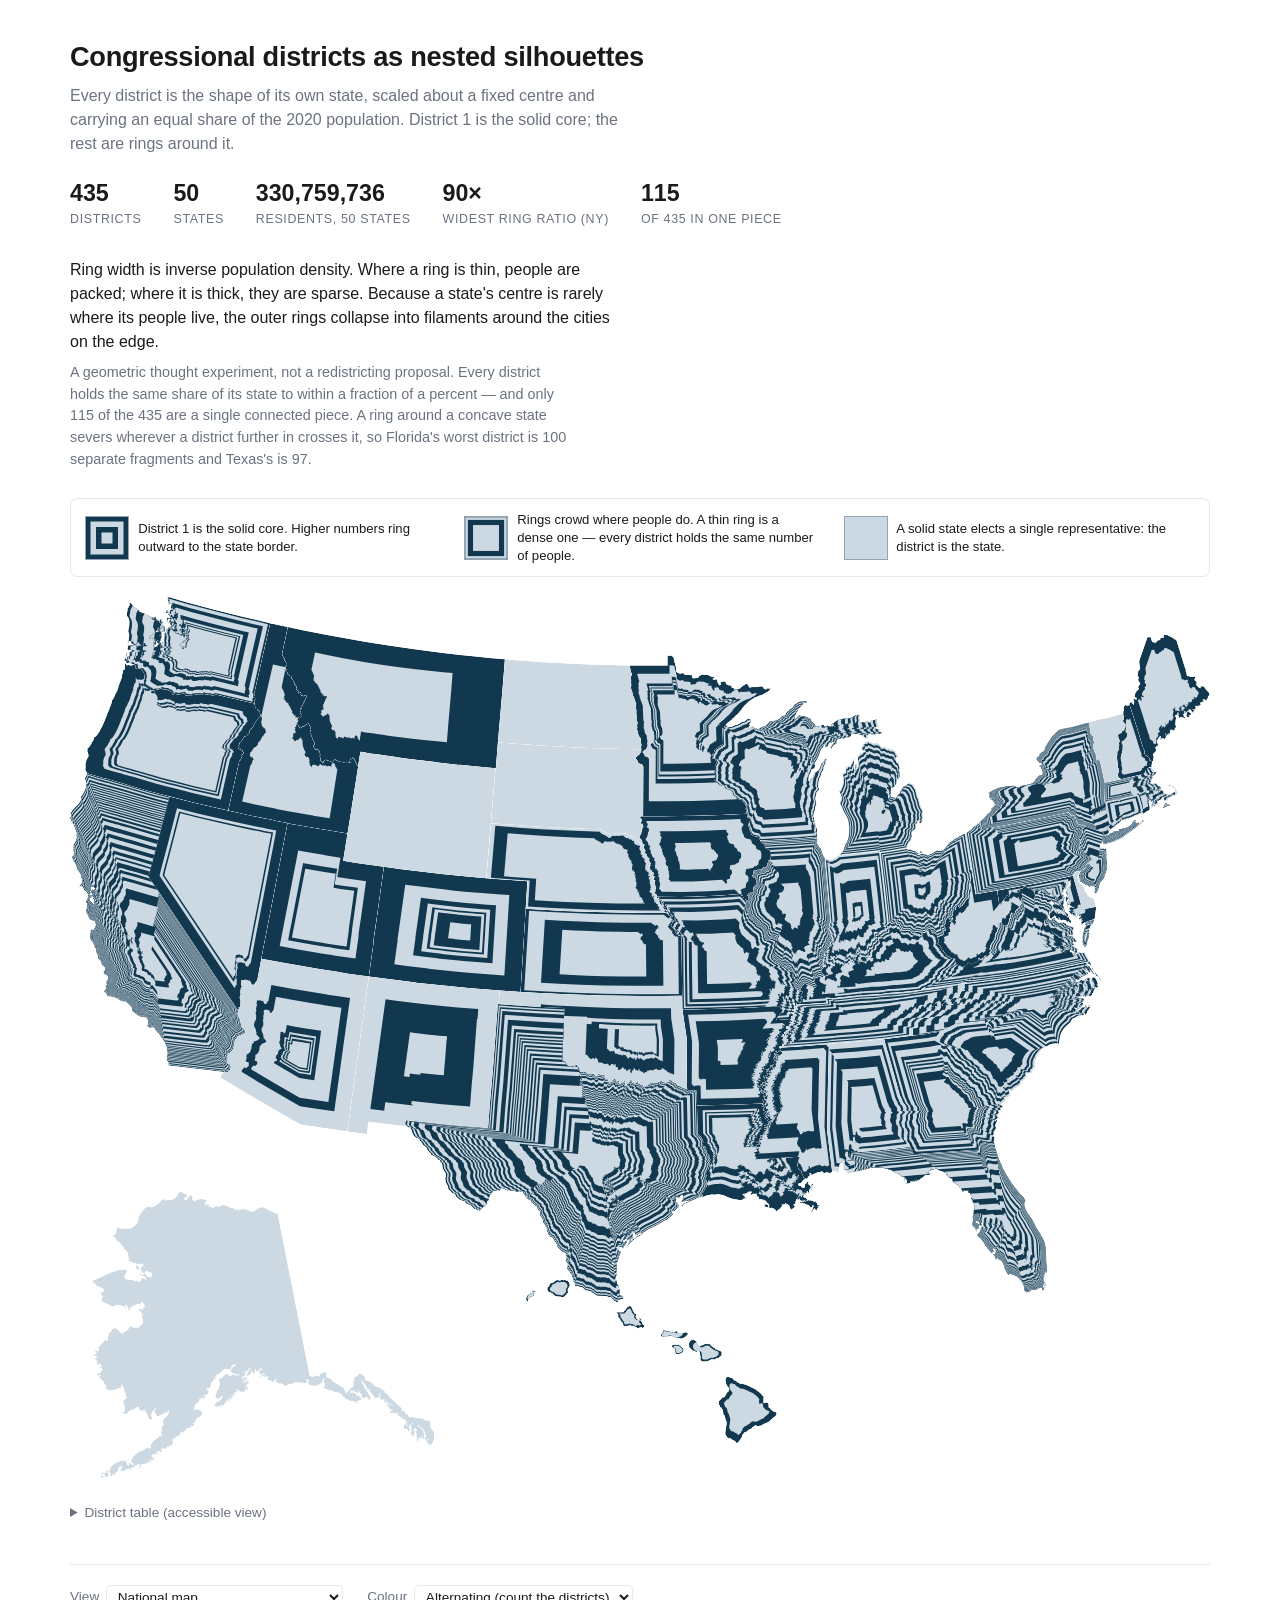
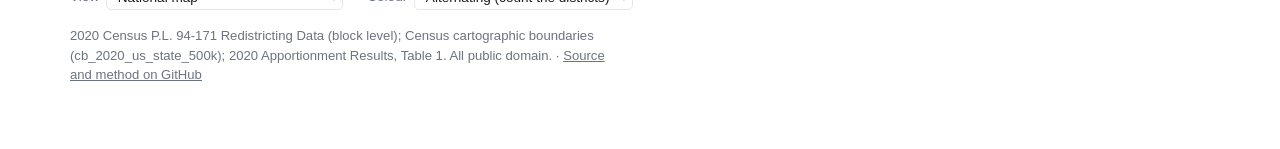
==== index.html @ 8cbe8d68 "All 435 congressional districts as nested state silhouettes Every district is a scaled copy of its o" ====
<!DOCTYPE html>
<html lang="en">
<head>
<meta charset="utf-8">
<meta name="viewport" content="width=device-width, initial-scale=1">
<title>Congressional districts as nested silhouettes</title>
<style>
  :root {
    --surface: #fff;
    --ink: #1a1a1a;
    --ink-muted: #6b7280;
    --rule: #e5e7eb;
  }
  * { box-sizing: border-box; }
  body {
    margin: 0;
    background: var(--surface);
    color: var(--ink);
    font: 16px/1.5 -apple-system, BlinkMacSystemFont, "Segoe UI", Helvetica, Arial, sans-serif;
    -webkit-font-smoothing: antialiased;
  }
  main { max-width: 1180px; margin: 0 auto; padding: 2.5rem 1.25rem 4rem; }

  h1 { font-size: 1.7rem; line-height: 1.25; margin: 0 0 .6rem; font-weight: 650; letter-spacing: -.01em; }
  .subtitle { margin: 0 0 1.5rem; max-width: 62ch; color: var(--ink-muted); }
  .explainer { max-width: 62ch; margin: 0 0 .5rem; }
  .caveat { max-width: 62ch; margin: 0 0 1.75rem; color: var(--ink-muted); font-size: .9rem; }

  .stats { display: flex; flex-wrap: wrap; gap: 2rem; margin: 0 0 1.75rem; padding: 0; list-style: none; }
  .stats div { font-variant-numeric: tabular-nums; }
  .stats .n { font-size: 1.45rem; font-weight: 650; display: block; line-height: 1.15; }
  .stats .k { font-size: .78rem; color: var(--ink-muted); text-transform: uppercase; letter-spacing: .05em; }

  #figure { position: relative; }
  svg { display: block; width: 100%; height: auto; overflow: visible; }
  use { cursor: crosshair; }

  #tooltip {
    position: absolute; pointer-events: none; opacity: 0;
    transition: opacity .1s; background: #fff; color: var(--ink);
    border: 1px solid var(--rule); border-radius: 6px;
    box-shadow: 0 4px 16px rgba(0,0,0,.10);
    padding: .55rem .7rem; font-size: .82rem; line-height: 1.45;
    max-width: 15rem; z-index: 5;
  }
  #tooltip .t-state { font-weight: 650; }
  #tooltip .t-row { display: flex; justify-content: space-between; gap: 1.25rem; }
  #tooltip .t-row span:last-child { font-variant-numeric: tabular-nums; }
  #tooltip .t-note { color: var(--ink-muted); margin-top: .3rem; }

  footer {
    margin-top: 2.5rem; padding-top: 1.25rem; border-top: 1px solid var(--rule);
    font-size: .82rem; color: var(--ink-muted);
  }
  .controls { display: flex; flex-wrap: wrap; gap: 1.5rem; margin-bottom: 1rem; }
  .controls label { display: flex; align-items: center; gap: .45rem; font-size: .85rem; }
  .controls select {
    font: inherit; font-size: .85rem; color: var(--ink); background: #fff;
    border: 1px solid var(--rule); border-radius: 5px; padding: .2rem .4rem;
  }
  footer a { color: inherit; }
  #credit { max-width: 74ch; }

  #legend {
    display: flex; flex-wrap: wrap; gap: 1.75rem; align-items: center;
    margin: 0 0 1.25rem; padding: .75rem .9rem;
    border: 1px solid var(--rule); border-radius: 7px; font-size: .82rem;
  }
  #legend .item { display: flex; align-items: center; gap: .55rem; }
  #legend .item { flex: 1 1 16rem; }
  #legend .item span { line-height: 1.35; }
  /* Override the full-bleed rule above: these swatches are fixed-size icons,
     not the chart. Without this they inflate to the container width. */
  #legend svg { display: block; flex: none; width: 44px; height: 44px; }

  table.districts { border-collapse: collapse; width: 100%; font-size: .8rem; margin-top: 1rem; }
  table.districts th, table.districts td { text-align: right; padding: .25rem .5rem; border-bottom: 1px solid var(--rule); }
  table.districts th:first-child, table.districts td:first-child { text-align: left; }
  table.districts td { font-variant-numeric: tabular-nums; }
  details { margin-top: 1.5rem; }
  summary { cursor: pointer; font-size: .85rem; color: var(--ink-muted); }
</style>
</head>
<body>
<main>
  <h1 id="title"></h1>
  <p class="subtitle" id="subtitle"></p>
  <ul class="stats" id="stats"></ul>
  <p class="explainer" id="explainer"></p>
  <p class="caveat" id="caveat"></p>

  <div id="legend"></div>

  <div id="figure">
    <div id="chart"></div>
    <div id="tooltip" role="status" aria-live="polite"></div>
  </div>

  <details id="table-wrap">
    <summary>District table (accessible view)</summary>
    <div id="table"></div>
  </details>

  <footer>
    <div class="controls">
      <label>View
        <select id="view">
          <option value="map">National map</option>
          <option value="grid">All states, sorted by lopsidedness</option>
        </select>
      </label>
      <label>Colour
        <select id="color">
          <option value="alternating">Alternating (count the districts)</option>
          <option value="density">Population density</option>
        </select>
      </label>
    </div>
    <div id="credit"></div>
  </footer>
</main>
<script type="module" src="app.js"></script>
</body>
</html>
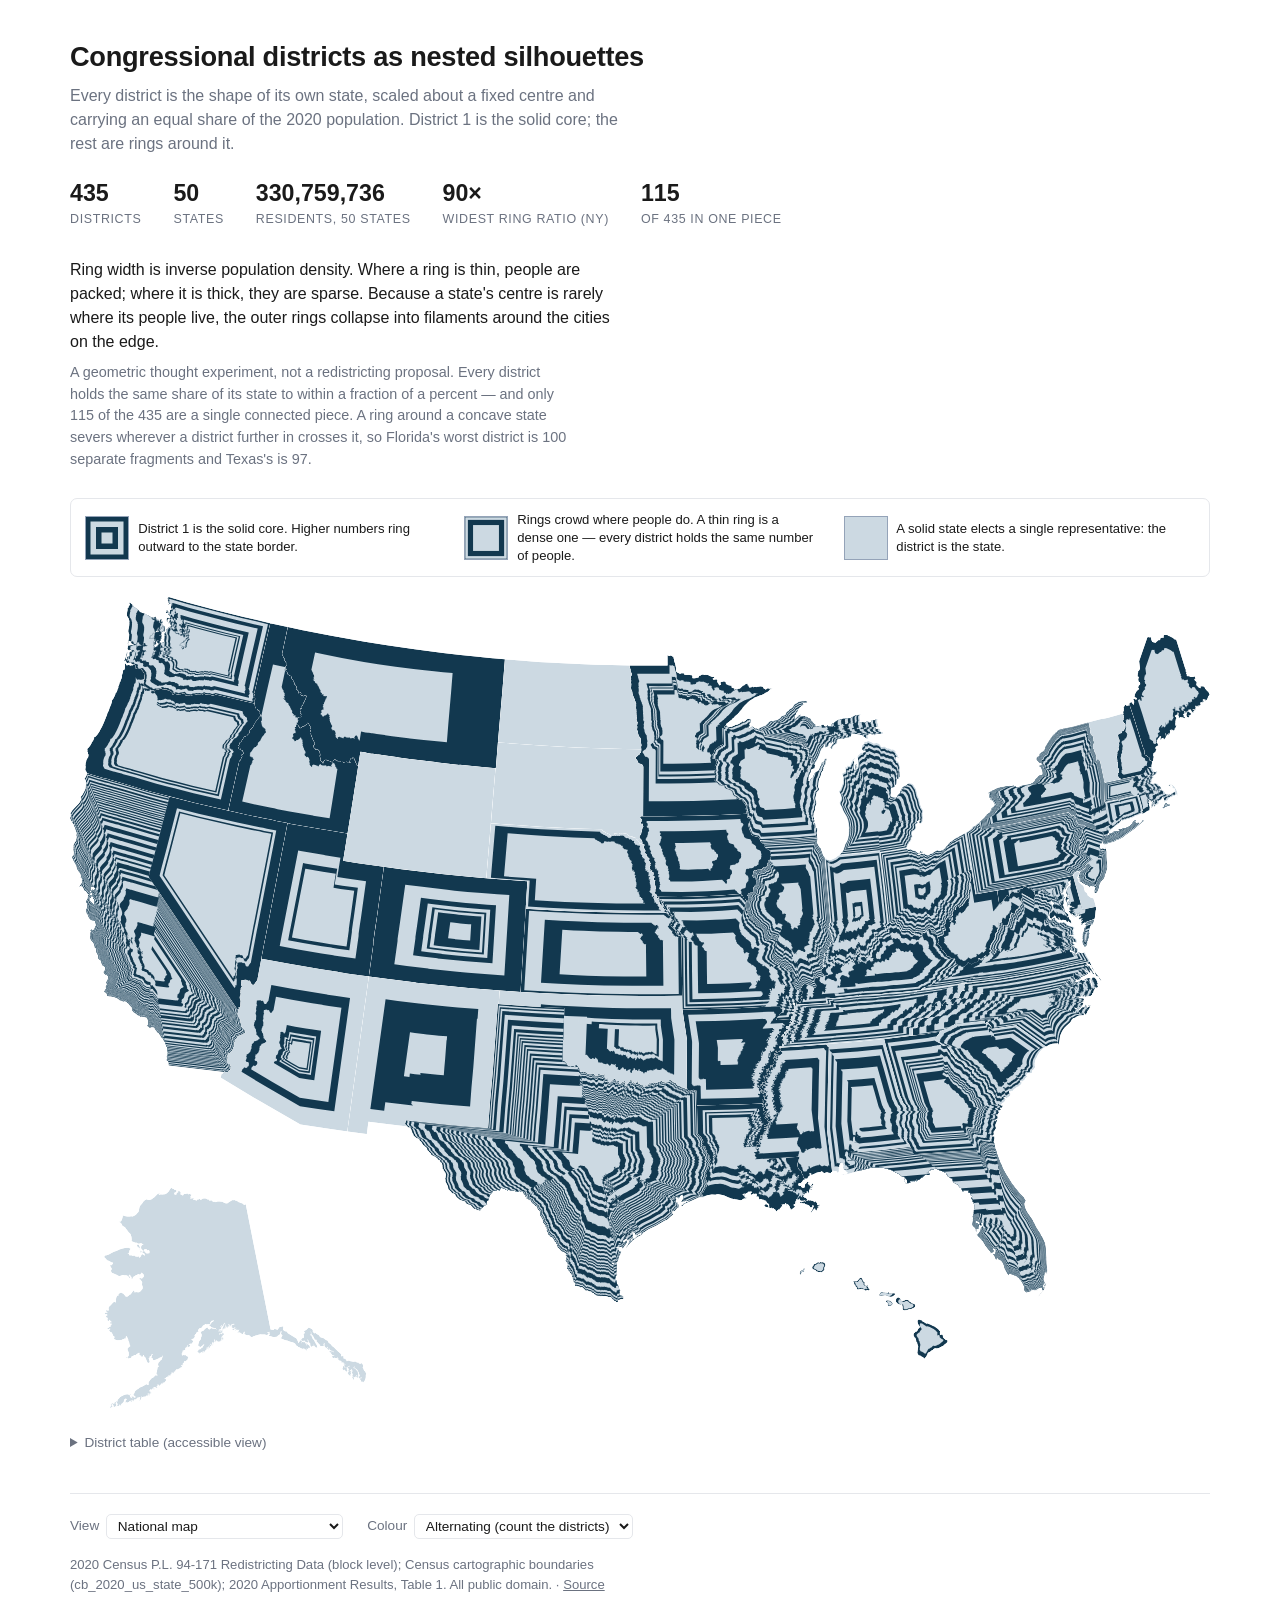
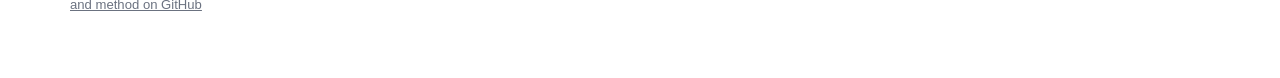
==== commit 5626c808: "Add Cloudflare Web Analytics beacon" ====
--- a/index.html
+++ b/index.html
@@ -120,5 +120,9 @@
   </footer>
 </main>
 <script type="module" src="app.js"></script>
+
+<!-- Cloudflare Web Analytics -->
+<script type="module" src="https://static.cloudflareinsights.com/beacon.min.js" data-cf-beacon='{"token": "8bd0b9cc3d344a979211402c2f0108ee"}'></script>
+<!-- End Cloudflare Web Analytics -->
 </body>
 </html>
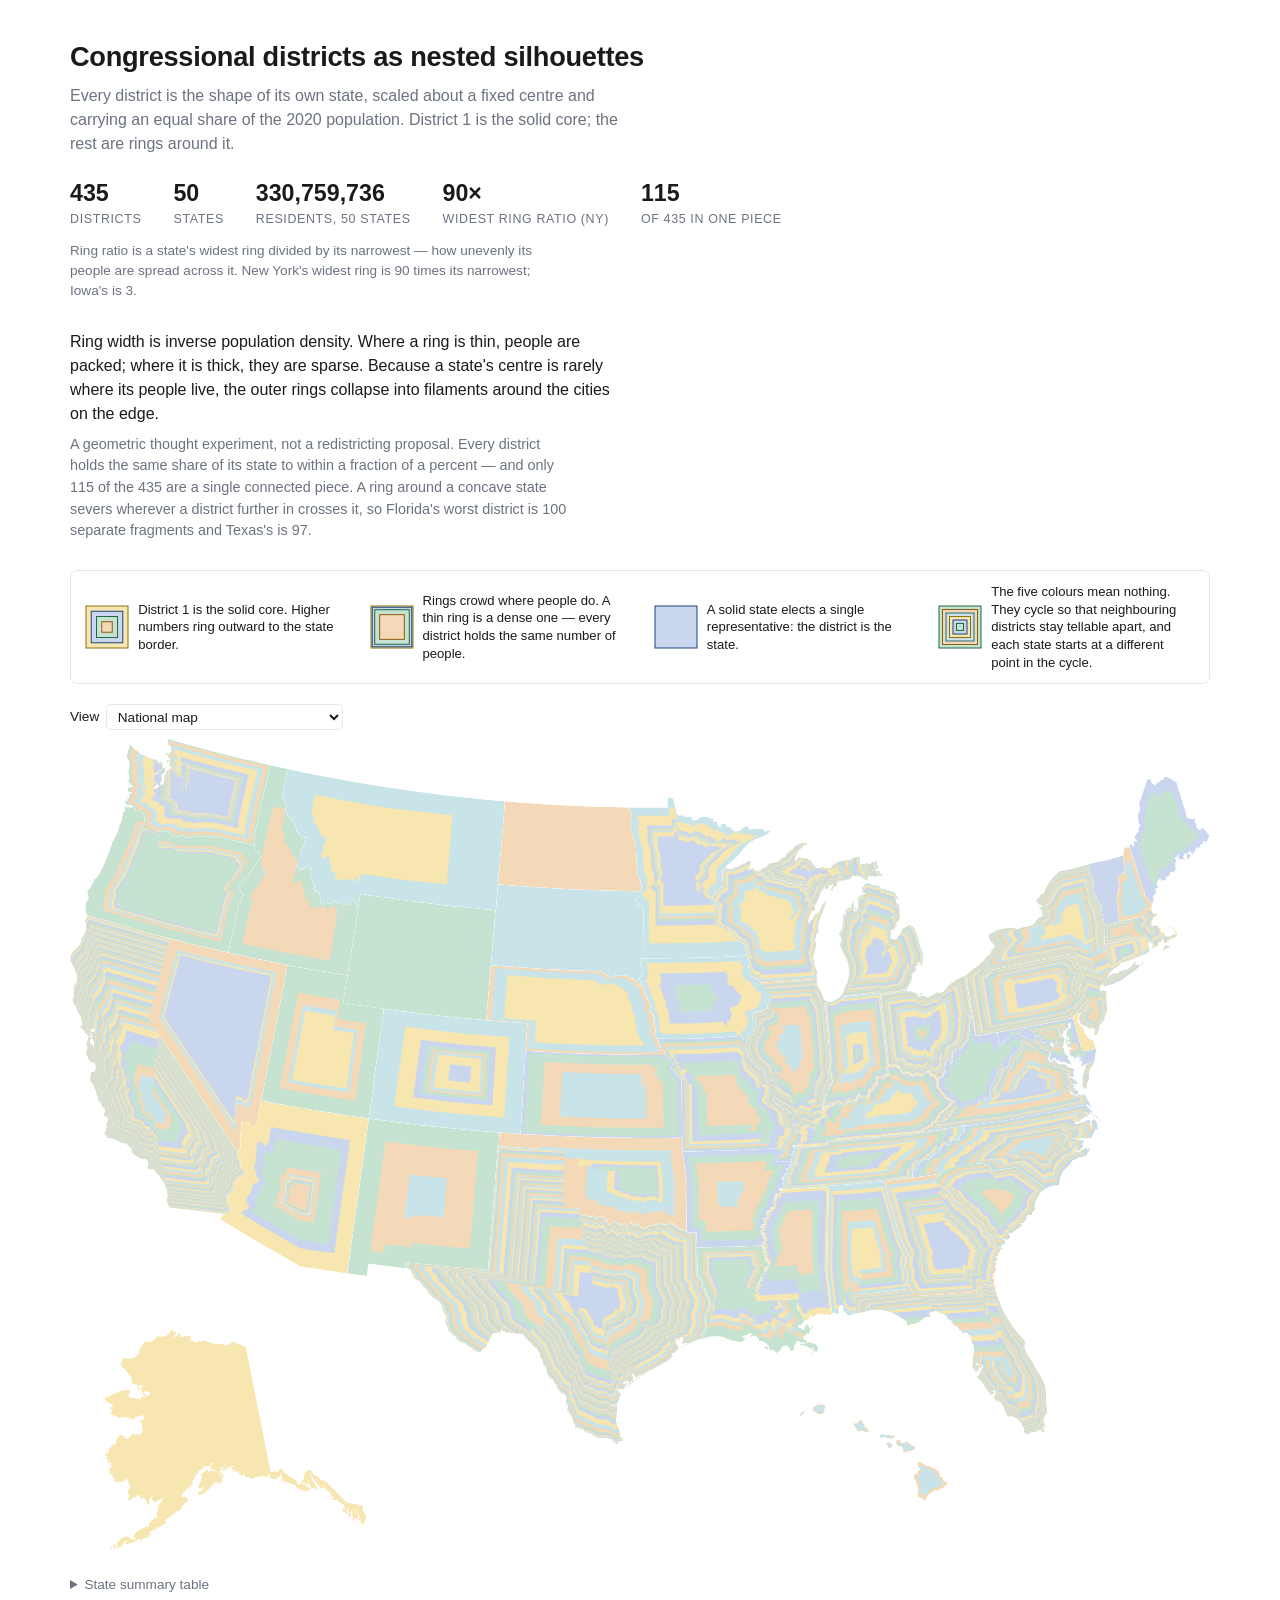
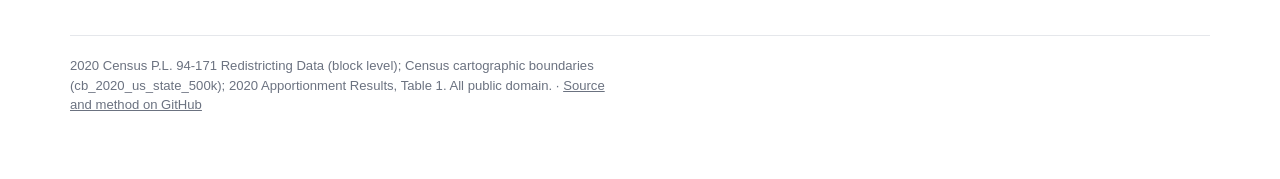
==== commit 685f896c: "Restyle the live map in the five-colour symbology The page and the figures in docs/ were drawing the" ====
--- a/index.html
+++ b/index.html
@@ -4,6 +4,26 @@
 <meta charset="utf-8">
 <meta name="viewport" content="width=device-width, initial-scale=1">
 <title>Congressional districts as nested silhouettes</title>
+
+<!-- Link previews. Static, not built from config.js: crawlers do not run the
+     module, so anything set from JavaScript would never reach a preview card. -->
+<meta name="description" content="All 435 congressional districts redrawn as nested silhouettes of their own states, each holding an equal share of the 2020 census population. A geometric thought experiment, not a redistricting proposal.">
+<link rel="canonical" href="https://ssitari.github.io/SilhouetteDistricts/">
+
+<meta property="og:type" content="website">
+<meta property="og:url" content="https://ssitari.github.io/SilhouetteDistricts/">
+<meta property="og:title" content="Congressional districts as nested silhouettes">
+<meta property="og:description" content="435 districts, each the shape of its own state, each an equal share of the 2020 population. Ring width is inverse population density.">
+<meta property="og:image" content="https://ssitari.github.io/SilhouetteDistricts/docs/social-card.png">
+<meta property="og:image:width" content="1200">
+<meta property="og:image:height" content="630">
+<meta property="og:image:alt" content="A map of the United States in which every state is filled with nested copies of its own outline, coloured in a repeating five-colour cycle.">
+
+<meta name="twitter:card" content="summary_large_image">
+<meta name="twitter:title" content="Congressional districts as nested silhouettes">
+<meta name="twitter:description" content="435 districts, each the shape of its own state, each an equal share of the 2020 population. Ring width is inverse population density.">
+<meta name="twitter:image" content="https://ssitari.github.io/SilhouetteDistricts/docs/social-card.png">
+<meta name="twitter:image:alt" content="A map of the United States in which every state is filled with nested copies of its own outline, coloured in a repeating five-colour cycle.">
 <style>
   :root {
     --surface: #fff;
@@ -52,7 +72,10 @@
     margin-top: 2.5rem; padding-top: 1.25rem; border-top: 1px solid var(--rule);
     font-size: .82rem; color: var(--ink-muted);
   }
-  .controls { display: flex; flex-wrap: wrap; gap: 1.5rem; margin-bottom: 1rem; }
+  .controls { display: flex; flex-wrap: wrap; gap: 1.5rem; align-items: center; margin: 0 0 .6rem; }
+  .figure-note { max-width: 62ch; margin: 0 0 1.25rem; color: var(--ink-muted); font-size: .85rem; }
+  .figure-note:empty { display: none; }
+  .stat-note { max-width: 62ch; margin: -1.1rem 0 1.75rem; color: var(--ink-muted); font-size: .85rem; }
   .controls label { display: flex; align-items: center; gap: .45rem; font-size: .85rem; }
   .controls select {
     font: inherit; font-size: .85rem; color: var(--ink); background: #fff;
@@ -86,10 +109,21 @@
   <h1 id="title"></h1>
   <p class="subtitle" id="subtitle"></p>
   <ul class="stats" id="stats"></ul>
+  <p class="stat-note" id="ratio-note"></p>
   <p class="explainer" id="explainer"></p>
   <p class="caveat" id="caveat"></p>
 
   <div id="legend"></div>
+
+  <div class="controls">
+    <label>View
+      <select id="view">
+        <option value="map">National map</option>
+        <option value="grid">All states, sorted by lopsidedness</option>
+      </select>
+    </label>
+  </div>
+  <p class="figure-note" id="figure-note"></p>
 
   <div id="figure">
     <div id="chart"></div>
@@ -97,25 +131,11 @@
   </div>
 
   <details id="table-wrap">
-    <summary>District table (accessible view)</summary>
+    <summary>State summary table</summary>
     <div id="table"></div>
   </details>
 
   <footer>
-    <div class="controls">
-      <label>View
-        <select id="view">
-          <option value="map">National map</option>
-          <option value="grid">All states, sorted by lopsidedness</option>
-        </select>
-      </label>
-      <label>Colour
-        <select id="color">
-          <option value="alternating">Alternating (count the districts)</option>
-          <option value="density">Population density</option>
-        </select>
-      </label>
-    </div>
     <div id="credit"></div>
   </footer>
 </main>
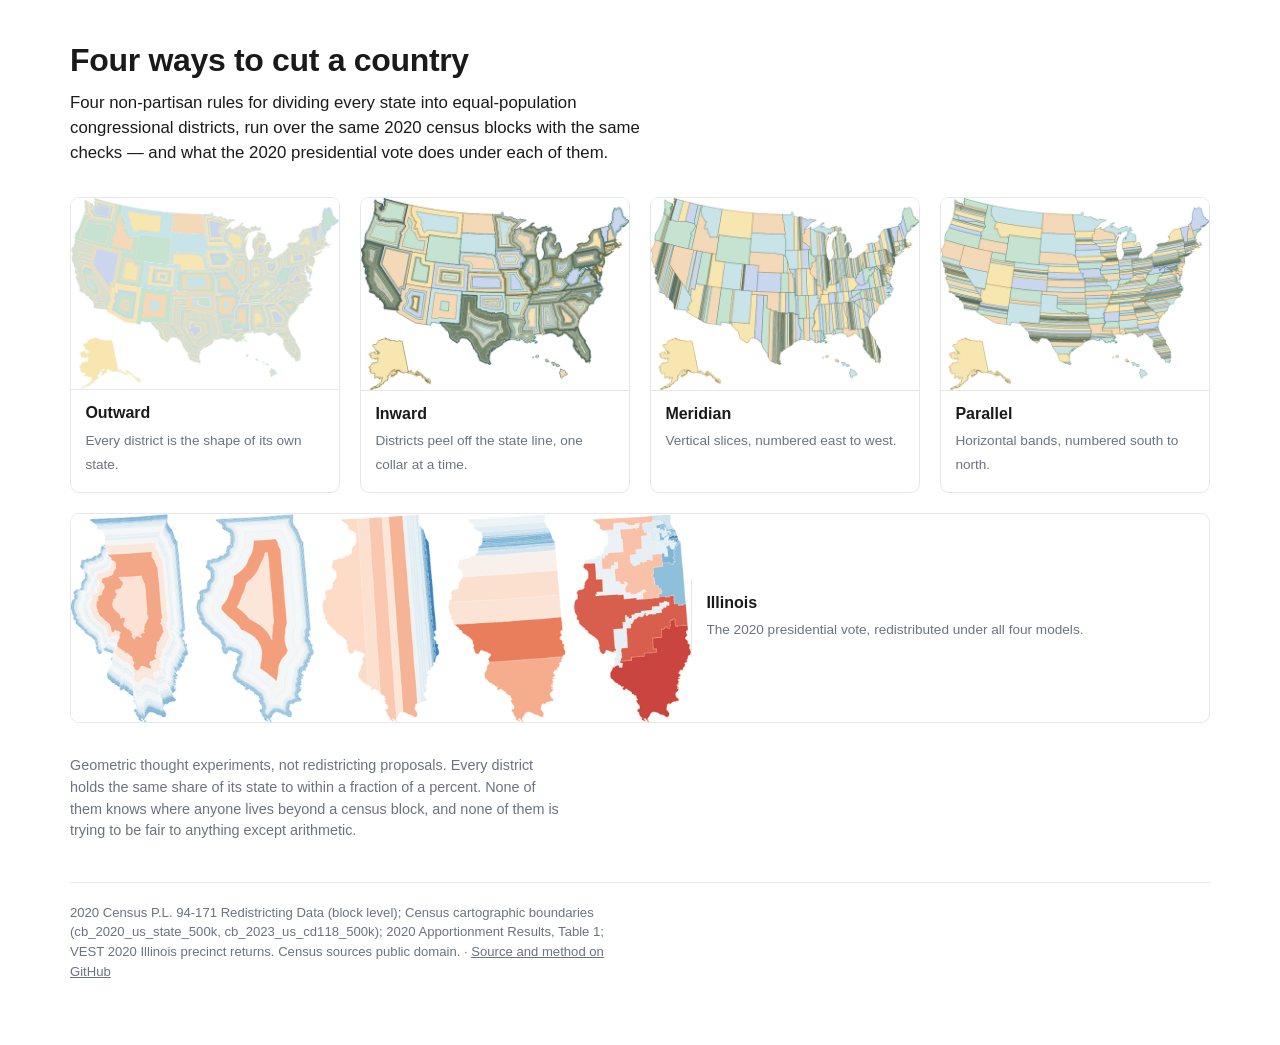
==== commit bc6548fd: "Reshape into five pages: four national models and Illinois The site was one page with two views of o" ====
--- a/index.html
+++ b/index.html
@@ -3,146 +3,79 @@
 <head>
 <meta charset="utf-8">
 <meta name="viewport" content="width=device-width, initial-scale=1">
-<title>Congressional districts as nested silhouettes</title>
 
-<!-- Link previews. Static, not built from config.js: crawlers do not run the
-     module, so anything set from JavaScript would never reach a preview card. -->
-<meta name="description" content="All 435 congressional districts redrawn as nested silhouettes of their own states, each holding an equal share of the 2020 census population. A geometric thought experiment, not a redistricting proposal.">
+<!-- Static, like the other pages: crawlers do not run the module. -->
+<title>Four ways to cut a country</title>
+<meta name="description" content="Four non-partisan rules for dividing every state into equal-population congressional districts, run over the same 2020 census blocks — and what the 2020 presidential vote does under each of them.">
 <link rel="canonical" href="https://ssitari.github.io/SilhouetteDistricts/">
 
 <meta property="og:type" content="website">
 <meta property="og:url" content="https://ssitari.github.io/SilhouetteDistricts/">
-<meta property="og:title" content="Congressional districts as nested silhouettes">
-<meta property="og:description" content="435 districts, each the shape of its own state, each an equal share of the 2020 population. Ring width is inverse population density.">
+<meta property="og:title" content="Four ways to cut a country">
+<meta property="og:description" content="Outward, inward, meridian and parallel: four rules for cutting every state into equal-population districts, over the same 2020 census blocks. Plus what the 2020 vote does under each.">
 <meta property="og:image" content="https://ssitari.github.io/SilhouetteDistricts/docs/social-card.png">
 <meta property="og:image:width" content="1200">
 <meta property="og:image:height" content="630">
 <meta property="og:image:alt" content="A map of the United States in which every state is filled with nested copies of its own outline, coloured in a repeating five-colour cycle.">
 
 <meta name="twitter:card" content="summary_large_image">
-<meta name="twitter:title" content="Congressional districts as nested silhouettes">
-<meta name="twitter:description" content="435 districts, each the shape of its own state, each an equal share of the 2020 population. Ring width is inverse population density.">
+<meta name="twitter:title" content="Four ways to cut a country">
+<meta name="twitter:description" content="Outward, inward, meridian and parallel: four rules for cutting every state into equal-population districts, over the same 2020 census blocks.">
 <meta name="twitter:image" content="https://ssitari.github.io/SilhouetteDistricts/docs/social-card.png">
 <meta name="twitter:image:alt" content="A map of the United States in which every state is filled with nested copies of its own outline, coloured in a repeating five-colour cycle.">
+
+<link rel="stylesheet" href="shared.css">
 <style>
-  :root {
-    --surface: #fff;
-    --ink: #1a1a1a;
-    --ink-muted: #6b7280;
-    --rule: #e5e7eb;
+  main { padding-top: 2.5rem; }
+  h1 { font-size: 2rem; }
+  .blurb { font-size: 1.05rem; margin-bottom: 2rem; }
+
+  #cards {
+    display: grid; gap: 1.25rem; margin: 0 0 2rem;
+    grid-template-columns: repeat(auto-fit, minmax(260px, 1fr));
   }
-  * { box-sizing: border-box; }
-  body {
-    margin: 0;
-    background: var(--surface);
-    color: var(--ink);
-    font: 16px/1.5 -apple-system, BlinkMacSystemFont, "Segoe UI", Helvetica, Arial, sans-serif;
-    -webkit-font-smoothing: antialiased;
+  .card {
+    display: flex; flex-direction: column; text-decoration: none; color: inherit;
+    border: 1px solid var(--rule); border-radius: 9px; overflow: hidden;
+    background: #fff; transition: border-color .12s, box-shadow .12s, transform .12s;
   }
-  main { max-width: 1180px; margin: 0 auto; padding: 2.5rem 1.25rem 4rem; }
+  .card:hover, .card:focus-visible {
+    border-color: #c7cbd1; box-shadow: 0 6px 20px rgba(0,0,0,.09); transform: translateY(-2px);
+  }
+  .card img { display: block; width: 100%; height: auto; background: #fff; }
+  .card-text { padding: .7rem .9rem 1rem; border-top: 1px solid var(--rule); }
+  .card-text strong { display: block; font-size: 1rem; font-weight: 650; margin-bottom: .15rem; }
+  .card-text span { font-size: .85rem; color: var(--ink-muted); line-height: 1.35; }
 
-  h1 { font-size: 1.7rem; line-height: 1.25; margin: 0 0 .6rem; font-weight: 650; letter-spacing: -.01em; }
-  .subtitle { margin: 0 0 1.5rem; max-width: 62ch; color: var(--ink-muted); }
-  .explainer { max-width: 62ch; margin: 0 0 .5rem; }
-  .caveat { max-width: 62ch; margin: 0 0 1.75rem; color: var(--ink-muted); font-size: .9rem; }
-
-  .stats { display: flex; flex-wrap: wrap; gap: 2rem; margin: 0 0 1.75rem; padding: 0; list-style: none; }
-  .stats div { font-variant-numeric: tabular-nums; }
-  .stats .n { font-size: 1.45rem; font-weight: 650; display: block; line-height: 1.15; }
-  .stats .k { font-size: .78rem; color: var(--ink-muted); text-transform: uppercase; letter-spacing: .05em; }
-
-  #figure { position: relative; }
-  svg { display: block; width: 100%; height: auto; overflow: visible; }
-  use { cursor: crosshair; }
-
-  #tooltip {
-    position: absolute; pointer-events: none; opacity: 0;
-    transition: opacity .1s; background: #fff; color: var(--ink);
-    border: 1px solid var(--rule); border-radius: 6px;
-    box-shadow: 0 4px 16px rgba(0,0,0,.10);
-    padding: .55rem .7rem; font-size: .82rem; line-height: 1.45;
-    max-width: 15rem; z-index: 5;
+  /* The last card is the odd one out -- a different question and a different
+     colour encoding -- so it reads as a coda rather than a fifth model. */
+  .card:last-child { grid-column: 1 / -1; flex-direction: row; align-items: center; }
+  .card:last-child img { width: min(60%, 620px); }
+  .card:last-child .card-text { border-top: none; border-left: 1px solid var(--rule); flex: 1; }
+  @media (max-width: 560px) {
+    .card:last-child { flex-direction: column; }
+    .card:last-child img { width: 100%; }
+    .card:last-child .card-text { border-left: none; border-top: 1px solid var(--rule); }
   }
-  #tooltip .t-state { font-weight: 650; }
-  #tooltip .t-row { display: flex; justify-content: space-between; gap: 1.25rem; }
-  #tooltip .t-row span:last-child { font-variant-numeric: tabular-nums; }
-  #tooltip .t-note { color: var(--ink-muted); margin-top: .3rem; }
-
-  footer {
-    margin-top: 2.5rem; padding-top: 1.25rem; border-top: 1px solid var(--rule);
-    font-size: .82rem; color: var(--ink-muted);
-  }
-  .controls { display: flex; flex-wrap: wrap; gap: 1.5rem; align-items: center; margin: 0 0 .6rem; }
-  .figure-note { max-width: 62ch; margin: 0 0 1.25rem; color: var(--ink-muted); font-size: .85rem; }
-  .figure-note:empty { display: none; }
-  .stat-note { max-width: 62ch; margin: -1.1rem 0 1.75rem; color: var(--ink-muted); font-size: .85rem; }
-  .controls label { display: flex; align-items: center; gap: .45rem; font-size: .85rem; }
-  .controls select {
-    font: inherit; font-size: .85rem; color: var(--ink); background: #fff;
-    border: 1px solid var(--rule); border-radius: 5px; padding: .2rem .4rem;
-  }
-  footer a { color: inherit; }
-  #credit { max-width: 74ch; }
-
-  #legend {
-    display: flex; flex-wrap: wrap; gap: 1.75rem; align-items: center;
-    margin: 0 0 1.25rem; padding: .75rem .9rem;
-    border: 1px solid var(--rule); border-radius: 7px; font-size: .82rem;
-  }
-  #legend .item { display: flex; align-items: center; gap: .55rem; }
-  #legend .item { flex: 1 1 16rem; }
-  #legend .item span { line-height: 1.35; }
-  /* Override the full-bleed rule above: these swatches are fixed-size icons,
-     not the chart. Without this they inflate to the container width. */
-  #legend svg { display: block; flex: none; width: 44px; height: 44px; }
-
-  table.districts { border-collapse: collapse; width: 100%; font-size: .8rem; margin-top: 1rem; }
-  table.districts th, table.districts td { text-align: right; padding: .25rem .5rem; border-bottom: 1px solid var(--rule); }
-  table.districts th:first-child, table.districts td:first-child { text-align: left; }
-  table.districts td { font-variant-numeric: tabular-nums; }
-  details { margin-top: 1.5rem; }
-  summary { cursor: pointer; font-size: .85rem; color: var(--ink-muted); }
 </style>
 </head>
 <body>
 <main>
   <h1 id="title"></h1>
-  <p class="subtitle" id="subtitle"></p>
-  <ul class="stats" id="stats"></ul>
-  <p class="stat-note" id="ratio-note"></p>
-  <p class="explainer" id="explainer"></p>
-  <p class="caveat" id="caveat"></p>
+  <p class="blurb" id="blurb"></p>
 
-  <div id="legend"></div>
+  <div id="cards"></div>
 
-  <div class="controls">
-    <label>View
-      <select id="view">
-        <option value="map">National map</option>
-        <option value="grid">All states, sorted by lopsidedness</option>
-      </select>
-    </label>
-  </div>
-  <p class="figure-note" id="figure-note"></p>
-
-  <div id="figure">
-    <div id="chart"></div>
-    <div id="tooltip" role="status" aria-live="polite"></div>
-  </div>
-
-  <details id="table-wrap">
-    <summary>State summary table</summary>
-    <div id="table"></div>
-  </details>
+  <p class="note" id="note"></p>
 
   <footer>
     <div id="credit"></div>
   </footer>
 </main>
-<script type="module" src="app.js"></script>
+<script type="module" src="home.js"></script>
 
-<!-- Cloudflare Web Analytics -->
+<!-- Cloudflare Web Analytics. This token is this site's; on a fork, replace it
+     with your own or delete the block, or your traffic reports to it. -->
 <script type="module" src="https://static.cloudflareinsights.com/beacon.min.js" data-cf-beacon='{"token": "8bd0b9cc3d344a979211402c2f0108ee"}'></script>
-<!-- End Cloudflare Web Analytics -->
 </body>
 </html>
--- a/shared.css
+++ b/shared.css
@@ -0,0 +1,98 @@
+/* Shared chrome for all three page types: the chooser, the four model maps, and
+   the Illinois page. Kept in one file so they cannot drift apart -- a reader is
+   meant to flip between them and notice only the districting change. */
+
+:root {
+  /* Light-only by design -- the palette is tuned against white. Declared so a
+     dark-theme OS does not restyle native controls. */
+  color-scheme: light;
+  --surface: #fff;
+  --ink: #1a1a1a;
+  --ink-muted: #6b7280;
+  --rule: #e5e7eb;
+}
+* { box-sizing: border-box; }
+body {
+  margin: 0;
+  background: var(--surface);
+  color: var(--ink);
+  font: 16px/1.5 -apple-system, BlinkMacSystemFont, "Segoe UI", Helvetica, Arial, sans-serif;
+  -webkit-font-smoothing: antialiased;
+}
+main { max-width: 1180px; margin: 0 auto; padding: 1.5rem 1.25rem 4rem; }
+
+h1 { font-size: 1.7rem; line-height: 1.25; margin: 0 0 .6rem; font-weight: 650; letter-spacing: -.01em; }
+.blurb { max-width: 62ch; margin: 0 0 .5rem; }
+.note { max-width: 62ch; margin: 0 0 1.75rem; color: var(--ink-muted); font-size: .9rem; }
+
+/* Model switcher, on every map page so the four are one step apart. */
+#nav, .sitenav {
+  display: flex; flex-wrap: wrap; gap: .1rem; align-items: center;
+  margin: 0 0 1.5rem; font-size: .85rem;
+  border-bottom: 1px solid var(--rule); padding-bottom: .5rem;
+}
+#nav a, #nav .here, .sitenav a {
+  padding: .3rem .6rem; border-radius: 5px; text-decoration: none; color: var(--ink-muted);
+}
+#nav a:hover, .sitenav a:hover { background: #f3f4f6; color: var(--ink); }
+#nav .here { color: var(--ink); font-weight: 650; background: #f3f4f6; }
+#nav .aside { margin-left: auto; }
+
+.stats { display: flex; flex-wrap: wrap; gap: 2rem; margin: 0 0 1.75rem; padding: 0; list-style: none; }
+.stats div { font-variant-numeric: tabular-nums; }
+.stats .n { font-size: 1.45rem; font-weight: 650; display: block; line-height: 1.15; }
+.stats .k { font-size: .78rem; color: var(--ink-muted); text-transform: uppercase; letter-spacing: .05em; }
+
+#figure { position: relative; }
+svg { display: block; width: 100%; height: auto; overflow: visible; }
+[data-k] { cursor: crosshair; }
+
+#tooltip {
+  position: absolute; pointer-events: none; opacity: 0;
+  transition: opacity .1s; background: #fff; color: var(--ink);
+  border: 1px solid var(--rule); border-radius: 6px;
+  box-shadow: 0 4px 16px rgba(0,0,0,.10);
+  padding: .55rem .7rem; font-size: .82rem; line-height: 1.45;
+  max-width: 15rem; z-index: 5;
+}
+#tooltip .t-state { font-weight: 650; }
+#tooltip .t-row { display: flex; justify-content: space-between; gap: 1.25rem; }
+#tooltip .t-row span:last-child { font-variant-numeric: tabular-nums; }
+#tooltip .t-note { color: var(--ink-muted); margin-top: .3rem; }
+
+#legend {
+  display: flex; flex-wrap: wrap; gap: 1.75rem; align-items: center;
+  margin: 0 0 1.25rem; padding: .75rem .9rem;
+  border: 1px solid var(--rule); border-radius: 7px; font-size: .82rem;
+}
+#legend .item { display: flex; align-items: center; gap: .55rem; flex: 1 1 16rem; }
+#legend .item span { line-height: 1.35; }
+/* Override the full-bleed rule above: these swatches are fixed-size icons, not
+   the chart. Without this they inflate to the container width. */
+#legend svg { display: block; flex: none; width: 44px; height: 44px; }
+
+/* The table has many columns and a min-content width wider than a phone. It
+   scrolls inside itself; without this the whole page scrolls sideways. */
+#table { overflow-x: auto; }
+table.districts { border-collapse: collapse; width: 100%; min-width: 32rem; font-size: .8rem; margin-top: 1rem; }
+table.districts th, table.districts td { text-align: right; padding: .25rem .5rem; border-bottom: 1px solid var(--rule); }
+table.districts th:first-child, table.districts td:first-child { text-align: left; }
+table.districts td { font-variant-numeric: tabular-nums; }
+
+/* The preflight report: what a bundle got wrong, in place of the figure. Only
+   ever seen while adapting this engine to new data. */
+.dataerr { border: 1px solid #fca5a5; background: #fef2f2; border-radius: 7px;
+           padding: .9rem 1.1rem; font-size: .88rem; max-width: 62ch; }
+.dataerr ul { margin: .5rem 0; padding-left: 1.2rem; }
+.dataerr li { margin: .2rem 0; }
+.dataerr code { background: #fff; padding: 0 .2rem; border-radius: 3px; }
+
+details { margin-top: 1.5rem; }
+summary { cursor: pointer; font-size: .85rem; color: var(--ink-muted); }
+
+footer {
+  margin-top: 2.5rem; padding-top: 1.25rem; border-top: 1px solid var(--rule);
+  font-size: .82rem; color: var(--ink-muted);
+}
+footer a { color: inherit; }
+#credit { max-width: 74ch; }
